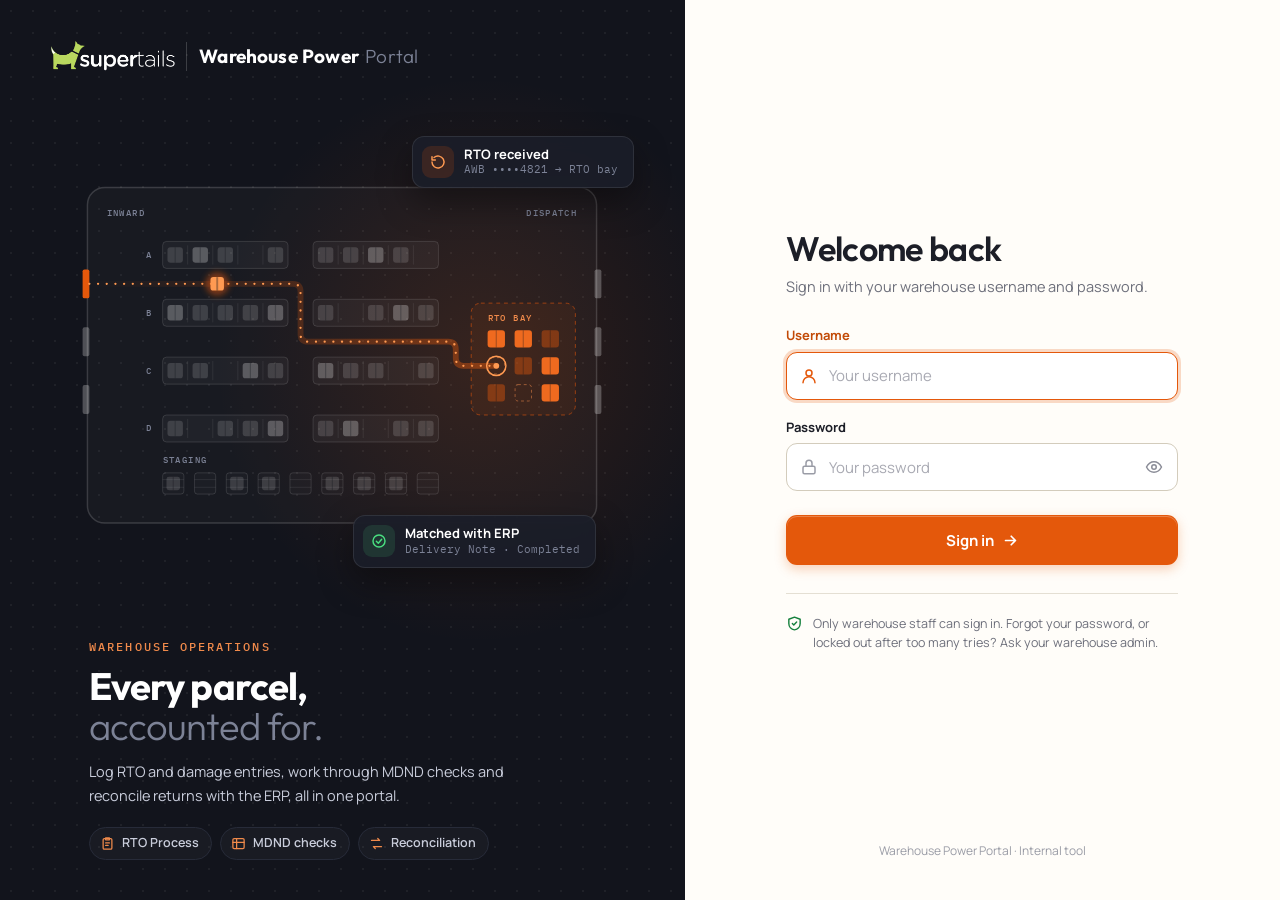
==== static/login.html @ 52923522 "Add sign-in against scm.warehouse_users, a new login page and Supertails branding - auth.py: usernam" ====
<!doctype html>
<html lang="en">
<head>
<meta charset="utf-8">
<meta name="viewport" content="width=device-width, initial-scale=1">
<title>Sign in · Warehouse Power Portal</title>
<link rel="preconnect" href="https://fonts.googleapis.com">
<link rel="preconnect" href="https://fonts.gstatic.com" crossorigin>
<link href="https://fonts.googleapis.com/css2?family=IBM+Plex+Mono:wght@400;500;600&family=Manrope:wght@400;500;600;700;800&family=Outfit:wght@300;500;600;700&display=swap" rel="stylesheet">
<link rel="icon" type="image/png" href="favicon.png">
<link rel="stylesheet" href="css/style.css">
</head>
<body>
  <!--
    Served at /login (main.py). Only this page, css/style.css, js/login.js, favicon.png and the Supertails
    logo load without a session (auth.PUBLIC_PATHS), so everything else it shows is inline: the floor map is
    SVG styled by the .lp-* rules in style.css. Below 900px wide the left side shrinks to a band with the
    brand above the form.
  -->
  <div class="login-page">
    <section class="login-art">
      <span class="brand">
        <img class="brand-logo" src="img/supertails-logo.png" width="246" height="63" alt="Supertails">
        <span class="brand-name">Warehouse Power <span class="brand-sub">Portal</span></span>
      </span>

      <div class="login-map">
        <div class="login-map-frame">
          <!-- A warehouse from above: inward docks (left), racks A-D, staging pallets, and a returned parcel
               travelling from the inward door to its slot in the RTO bay. -->
          <svg class="login-map-svg" viewBox="0 0 560 380" aria-hidden="true" focusable="false">
            <defs>
              <path id="lp-route" d="M18 116H229q8 0 8 8v44q0 8 8 8h145q8 0 8 8v9q0 8 8 8h34"/>
              <linearGradient id="lp-trail" gradientUnits="userSpaceOnUse" x1="18" y1="0" x2="440" y2="0">
                <stop offset="0" stop-color="#e4580b" stop-opacity="0"/>
                <stop offset="1" stop-color="#e4580b" stop-opacity=".45"/>
              </linearGradient>
              <filter id="lp-blur" x="-1" y="-1" width="3" height="3"><feGaussianBlur stdDeviation="3.5"/></filter>
            </defs>

            <rect class="lp-wall" x="16" y="16" width="528" height="348" rx="18"/>
            <g class="lp-door">
              <rect x="11" y="161" width="7" height="30" rx="2"/>
              <rect x="11" y="221" width="7" height="30" rx="2"/>
              <rect x="542" y="101" width="7" height="30" rx="2"/>
              <rect x="542" y="161" width="7" height="30" rx="2"/>
              <rect x="542" y="221" width="7" height="30" rx="2"/>
            </g>
            <rect class="lp-door-live" x="11" y="101" width="7" height="30" rx="2"/>
            <g class="lp-label">
              <text x="36" y="46">INWARD</text>
              <text x="524" y="46" text-anchor="end">DISPATCH</text>
              <text x="94" y="302">STAGING</text>
            </g>

            <!-- racks: two blocks of 5 bins per row, split by a cross aisle -->
            <g class="lp-rack">
              <rect x="94" y="72" width="130" height="28" rx="4"/>
              <rect x="250" y="72" width="130" height="28" rx="4"/>
              <rect x="94" y="132" width="130" height="28" rx="4"/>
              <rect x="250" y="132" width="130" height="28" rx="4"/>
              <rect x="94" y="192" width="130" height="28" rx="4"/>
              <rect x="250" y="192" width="130" height="28" rx="4"/>
              <rect x="94" y="252" width="130" height="28" rx="4"/>
              <rect x="250" y="252" width="130" height="28" rx="4"/>
            </g>
            <path class="lp-bins" d="M120 76v20M146 76v20M172 76v20M198 76v20M276 76v20M302 76v20M328 76v20M354 76v20M120 136v20M146 136v20M172 136v20M198 136v20M276 136v20M302 136v20M328 136v20M354 136v20M120 196v20M146 196v20M172 196v20M198 196v20M276 196v20M302 196v20M328 196v20M354 196v20M120 256v20M146 256v20M172 256v20M198 256v20M276 256v20M302 256v20M328 256v20M354 256v20"/>
            <g class="lp-box">
              <rect x="99" y="78" width="16" height="16" rx="3"/>
              <rect x="151" y="78" width="16" height="16" rx="3"/>
              <rect x="203" y="78" width="16" height="16" rx="3"/>
              <rect x="255" y="78" width="16" height="16" rx="3"/>
              <rect x="281" y="78" width="16" height="16" rx="3"/>
              <rect x="333" y="78" width="16" height="16" rx="3"/>
              <rect x="125" y="138" width="16" height="16" rx="3"/>
              <rect x="151" y="138" width="16" height="16" rx="3"/>
              <rect x="177" y="138" width="16" height="16" rx="3"/>
              <rect x="255" y="138" width="16" height="16" rx="3"/>
              <rect x="307" y="138" width="16" height="16" rx="3"/>
              <rect x="359" y="138" width="16" height="16" rx="3"/>
              <rect x="99" y="198" width="16" height="16" rx="3"/>
              <rect x="125" y="198" width="16" height="16" rx="3"/>
              <rect x="203" y="198" width="16" height="16" rx="3"/>
              <rect x="281" y="198" width="16" height="16" rx="3"/>
              <rect x="307" y="198" width="16" height="16" rx="3"/>
              <rect x="359" y="198" width="16" height="16" rx="3"/>
              <rect x="99" y="258" width="16" height="16" rx="3"/>
              <rect x="151" y="258" width="16" height="16" rx="3"/>
              <rect x="177" y="258" width="16" height="16" rx="3"/>
              <rect x="255" y="258" width="16" height="16" rx="3"/>
              <rect x="333" y="258" width="16" height="16" rx="3"/>
              <rect x="359" y="258" width="16" height="16" rx="3"/>
            </g>
            <g class="lp-box lp-box-hi">
              <rect x="125" y="78" width="16" height="16" rx="3"/>
              <rect x="307" y="78" width="16" height="16" rx="3"/>
              <rect x="99" y="138" width="16" height="16" rx="3"/>
              <rect x="203" y="138" width="16" height="16" rx="3"/>
              <rect x="333" y="138" width="16" height="16" rx="3"/>
              <rect x="177" y="198" width="16" height="16" rx="3"/>
              <rect x="255" y="198" width="16" height="16" rx="3"/>
              <rect x="203" y="258" width="16" height="16" rx="3"/>
              <rect x="281" y="258" width="16" height="16" rx="3"/>
            </g>
            <g class="lp-label">
              <text x="80" y="89" text-anchor="middle">A</text>
              <text x="80" y="149" text-anchor="middle">B</text>
              <text x="80" y="209" text-anchor="middle">C</text>
              <text x="80" y="269" text-anchor="middle">D</text>
            </g>

            <!-- staging pallets, some loaded -->
            <g class="lp-pallet">
              <rect x="94" y="312" width="22" height="22" rx="3"/>
              <rect x="127" y="312" width="22" height="22" rx="3"/>
              <rect x="160" y="312" width="22" height="22" rx="3"/>
              <rect x="193" y="312" width="22" height="22" rx="3"/>
              <rect x="226" y="312" width="22" height="22" rx="3"/>
              <rect x="259" y="312" width="22" height="22" rx="3"/>
              <rect x="292" y="312" width="22" height="22" rx="3"/>
              <rect x="325" y="312" width="22" height="22" rx="3"/>
              <rect x="358" y="312" width="22" height="22" rx="3"/>
            </g>
            <path class="lp-slats" d="M94 319h22M94 327h22M127 319h22M127 327h22M160 319h22M160 327h22M193 319h22M193 327h22M226 319h22M226 327h22M259 319h22M259 327h22M292 319h22M292 327h22M325 319h22M325 327h22M358 319h22M358 327h22"/>
            <g class="lp-box">
              <rect x="98" y="316" width="14" height="14" rx="2.5"/>
              <rect x="164" y="316" width="14" height="14" rx="2.5"/>
              <rect x="197" y="316" width="14" height="14" rx="2.5"/>
              <rect x="263" y="316" width="14" height="14" rx="2.5"/>
              <rect x="296" y="316" width="14" height="14" rx="2.5"/>
              <rect x="329" y="316" width="14" height="14" rx="2.5"/>
            </g>
            <path class="lp-tape" d="M107 78v16M133 78v16M159 78v16M211 78v16M263 78v16M289 78v16M315 78v16M341 78v16M107 138v16M133 138v16M159 138v16M185 138v16M211 138v16M263 138v16M315 138v16M341 138v16M367 138v16M107 198v16M133 198v16M185 198v16M211 198v16M263 198v16M289 198v16M315 198v16M367 198v16M107 258v16M159 258v16M185 258v16M211 258v16M263 258v16M289 258v16M341 258v16M367 258v16M105 316v14M171 316v14M204 316v14M270 316v14M303 316v14M336 316v14"/>

            <!-- the RTO bay: returns already in their slots, and the empty slot the parcel is heading for -->
            <rect class="lp-bay" x="414" y="136" width="108" height="116" rx="10"/>
            <text class="lp-label lp-label-bay" x="431" y="155">RTO BAY</text>
            <g class="lp-bay-box">
              <rect x="431" y="164" width="18" height="18" rx="3"/>
              <rect x="459" y="164" width="18" height="18" rx="3"/>
              <rect x="487" y="192" width="18" height="18" rx="3"/>
              <rect x="487" y="220" width="18" height="18" rx="3"/>
            </g>
            <g class="lp-bay-box lp-bay-box-soft">
              <rect x="487" y="164" width="18" height="18" rx="3"/>
              <rect x="459" y="192" width="18" height="18" rx="3"/>
              <rect x="431" y="220" width="18" height="18" rx="3"/>
            </g>
            <g class="lp-slot">
              <rect x="431.5" y="192.5" width="17" height="17" rx="3"/>
              <rect x="459.5" y="220.5" width="17" height="17" rx="3"/>
            </g>
            <path class="lp-tape" d="M440 164v18M468 164v18M496 164v18M468 192v18M496 192v18M440 220v18M496 220v18"/>

            <!-- the parcel's route, its destination, and the parcel itself -->
            <use href="#lp-route" class="lp-trail" stroke="url(#lp-trail)"/>
            <use href="#lp-route" class="lp-dots"/>
            <circle class="lp-pulse" cx="440" cy="201" r="10"/>
            <circle class="lp-dest" cx="440" cy="201" r="3"/>
            <g class="lp-parcel">
              <circle r="12" fill="#e4580b" opacity=".5" filter="url(#lp-blur)"/>
              <rect x="-7" y="-7" width="14" height="14" rx="3" fill="#ff9a52"/>
              <path d="M0-7v14" stroke="#12141c" stroke-opacity=".35" stroke-width="2"/>
              <animateMotion dur="7s" repeatCount="indefinite" calcMode="linear" keyPoints="0;1;1" keyTimes="0;.78;1"><mpath href="#lp-route"/></animateMotion>
              <animate attributeName="opacity" values="0;1;1;0" keyTimes="0;.05;.92;1" dur="7s" repeatCount="indefinite"/>
            </g>
          </svg>

          <div class="login-event login-event-rto" aria-hidden="true">
            <span class="login-event-icon">
              <svg width="16" height="16" viewBox="0 0 24 24" fill="none" stroke="currentColor" stroke-width="2.2" stroke-linecap="round" stroke-linejoin="round"><path d="M3 12a9 9 0 1 0 3-6.7"/><path d="M3 4v5h5"/></svg>
            </span>
            <span><strong>RTO received</strong><small>AWB ••••4821 → RTO bay</small></span>
          </div>
          <div class="login-event login-event-match" aria-hidden="true">
            <span class="login-event-icon">
              <svg width="16" height="16" viewBox="0 0 24 24" fill="none" stroke="currentColor" stroke-width="2.2" stroke-linecap="round" stroke-linejoin="round"><circle cx="12" cy="12" r="9"/><path d="m8 12.5 3 3 5-6"/></svg>
            </span>
            <span><strong>Matched with ERP</strong><small>Delivery Note · Completed</small></span>
          </div>
        </div>
      </div>

      <div class="login-copy">
        <p class="login-eyebrow">Warehouse operations</p>
        <p class="login-headline">Every parcel,<br><span>accounted for.</span></p>
        <p class="login-lede">Log RTO and damage entries, work through MDND checks and reconcile returns with the ERP, all in one portal.</p>
        <ul class="login-features">
          <li>
            <svg width="15" height="15" viewBox="0 0 24 24" fill="none" stroke="currentColor" stroke-width="2" stroke-linecap="round" stroke-linejoin="round" aria-hidden="true"><rect x="5" y="4" width="14" height="17" rx="2"/><path d="M9 3h6v3H9zM9 11h6M9 15h4"/></svg>
            RTO Process
          </li>
          <li>
            <svg width="15" height="15" viewBox="0 0 24 24" fill="none" stroke="currentColor" stroke-width="2" stroke-linecap="round" stroke-linejoin="round" aria-hidden="true"><rect x="3" y="4" width="18" height="16" rx="2"/><path d="M3 10h18M9 4v16"/></svg>
            MDND checks
          </li>
          <li>
            <svg width="15" height="15" viewBox="0 0 24 24" fill="none" stroke="currentColor" stroke-width="2" stroke-linecap="round" stroke-linejoin="round" aria-hidden="true"><path d="M4 7h13l-3-3M20 17H7l3 3"/></svg>
            Reconciliation
          </li>
        </ul>
      </div>
    </section>

    <main class="login-main">
      <div class="login-panel">
        <h1 class="login-title">Welcome back</h1>
        <p class="login-hint">Sign in with your warehouse username and password.</p>

        <form id="login-form" class="login-form" novalidate>
          <div id="login-error" class="form-error hidden" role="alert"></div>

          <div class="form-row">
            <label for="login-username">Username</label>
            <div class="login-field">
              <svg class="login-field-icon" width="18" height="18" viewBox="0 0 24 24" fill="none" stroke="currentColor" stroke-width="2" stroke-linecap="round" stroke-linejoin="round" aria-hidden="true"><circle cx="12" cy="8" r="4"/><path d="M4 21a8 8 0 0 1 16 0"/></svg>
              <input type="text" id="login-username" name="username" placeholder="Your username" autocomplete="username" autocapitalize="none" spellcheck="false" maxlength="255" required autofocus>
            </div>
          </div>

          <div class="form-row">
            <label for="login-password">Password</label>
            <div class="login-field">
              <svg class="login-field-icon" width="18" height="18" viewBox="0 0 24 24" fill="none" stroke="currentColor" stroke-width="2" stroke-linecap="round" stroke-linejoin="round" aria-hidden="true"><rect x="4" y="11" width="16" height="10" rx="2"/><path d="M8 11V7a4 4 0 0 1 8 0v4"/></svg>
              <input type="password" id="login-password" name="password" placeholder="Your password" autocomplete="current-password" maxlength="255" required>
              <button type="button" id="btn-toggle-password" class="login-field-btn" aria-label="Show password" aria-pressed="false" title="Show password">
                <svg class="icon-show" width="18" height="18" viewBox="0 0 24 24" fill="none" stroke="currentColor" stroke-width="2" stroke-linecap="round" stroke-linejoin="round" aria-hidden="true"><path d="M2 12s3.6-7 10-7 10 7 10 7-3.6 7-10 7S2 12 2 12z"/><circle cx="12" cy="12" r="3"/></svg>
                <svg class="icon-hide" width="18" height="18" viewBox="0 0 24 24" fill="none" stroke="currentColor" stroke-width="2" stroke-linecap="round" stroke-linejoin="round" aria-hidden="true"><path d="M10.6 5.1A10.4 10.4 0 0 1 12 5c6.4 0 10 7 10 7a17 17 0 0 1-2.9 3.9M6.6 6.6A16.6 16.6 0 0 0 2 12s3.6 7 10 7a9.7 9.7 0 0 0 5.4-1.6"/><path d="M9.9 9.9a3 3 0 0 0 4.2 4.2M3 3l18 18"/></svg>
              </button>
            </div>
            <!-- Filled by static/js/login.js while Caps Lock is on. -->
            <p id="login-caps" class="login-caps" aria-live="polite"></p>
          </div>

          <button type="submit" id="btn-login" class="btn btn-primary login-submit">
            <span id="btn-login-label">Sign in</span>
            <svg width="17" height="17" viewBox="0 0 24 24" fill="none" stroke="currentColor" stroke-width="2.4" stroke-linecap="round" stroke-linejoin="round" aria-hidden="true"><path d="M5 12h14M13 6l6 6-6 6"/></svg>
          </button>
        </form>

        <p class="login-help">
          <svg width="17" height="17" viewBox="0 0 24 24" fill="none" stroke="currentColor" stroke-width="2" stroke-linecap="round" stroke-linejoin="round" aria-hidden="true"><path d="M12 3 4 6v6c0 4.6 3.4 8.3 8 9 4.6-.7 8-4.4 8-9V6z"/><path d="m9 12 2 2 4-4"/></svg>
          <span>Only warehouse staff can sign in. Forgot your password, or locked out after too many tries? Ask your warehouse admin.</span>
        </p>
      </div>
      <p class="login-foot">Warehouse Power Portal · Internal tool</p>
    </main>
  </div>

  <script src="js/login.js"></script>
</body>
</html>
---- static/css/style.css ----
/* =====================================================================
   Warehouse Power Portal - "Dispatch Desk" theme
   Warm paper surface, deep ink chrome, ember-orange accent.
   Fonts: Outfit (display) / Manrope (body) / IBM Plex Mono (codes & numbers)
   ===================================================================== */

:root {
  --ink: #12141c;
  --ink-2: #1b1e29;
  --ink-3: #272b39;
  --ink-text: #c9cddb;
  --ink-muted: #7c8296;

  --primary: #e4580b;
  --primary-dark: #c24a07;
  --primary-soft: #fdeee3;
  --primary-ring: rgba(228, 88, 11, 0.22);

  --bg: #f3f0e9;
  --card: #fffdf9;
  --border: #e4dfd3;
  --border-strong: #d3ccbc;
  --text: #1c1e27;
  --muted: #6d6f7b;
  --hover: #f1ede3;

  --success: #15803d;
  --success-bg: #dcf5e4;
  --error: #c62828;
  --error-bg: #fde4e1;
  --warn: #a8560a;
  --warn-bg: #fdecc8;

  --radius: 14px;
  --radius-sm: 9px;
  --shadow-sm: 0 1px 2px rgba(28, 30, 39, 0.05), 0 1px 1px rgba(28, 30, 39, 0.03);
  --shadow-md: 0 8px 24px rgba(28, 30, 39, 0.10);
  --shadow-lg: 0 24px 60px rgba(18, 20, 28, 0.35);

  --font-display: "Outfit", "Manrope", sans-serif;
  --font-body: "Manrope", system-ui, sans-serif;
  --font-mono: "IBM Plex Mono", ui-monospace, Menlo, monospace;

  --topbar-h: 60px;

  /* Chart tokens - dataviz skill's validated default palette, light mode only
     (this app has no dark mode elsewhere, so charts stay light-only too). */
  --chart-surface: #fffdf9;
  --chart-text-primary: #12141c;
  --chart-text-secondary: #52514e;
  --chart-text-muted: #898781;
  --chart-gridline: #e8e4d8;
  --chart-baseline: #b9b4a3;
  --chart-series-1: #2a78d6; /* blue - magnitude bars, trend line */
  --chart-series-2: #eb6834; /* orange - damage type accent */
  --chart-series-3: #1baf7a; /* aqua - damage type accent */
  --chart-series-4: #eda100; /* yellow - damage type accent */
}

* { box-sizing: border-box; }

body {
  margin: 0;
  font-family: var(--font-body);
  font-size: 14px;
  line-height: 1.5;
  color: var(--text);
  background-color: var(--bg);
  background-image: radial-gradient(rgba(28, 30, 39, 0.07) 1px, transparent 1px);
  background-size: 22px 22px;
  -webkit-font-smoothing: antialiased;
}

h1, h2, h3 { font-family: var(--font-display); letter-spacing: -0.01em; }

:focus-visible { outline: 2px solid var(--primary); outline-offset: 2px; }

/* ---------- Top bar ---------- */
.topbar {
  position: sticky;
  top: 0;
  z-index: 40;
  background: var(--ink);
  border-bottom: 1px solid var(--ink-3);
}
.topbar-inner {
  height: var(--topbar-h);
  padding: 0 20px;
  display: flex;
  align-items: center;
  gap: 14px;
}
.brand {
  display: inline-flex;
  align-items: center;
  gap: 10px;
  font-family: var(--font-display);
  font-size: 19px;
  font-weight: 700;
  color: #fff;
  letter-spacing: 0.01em;
}
/* The Supertails logo (its dark-background version, from supertails.com), then the panel's name */
.brand-logo { display: block; flex-shrink: 0; width: auto; height: 28px; }
.brand-name {
  padding-left: 12px;
  border-left: 1px solid rgba(255, 255, 255, 0.18);
  white-space: nowrap;
}
.brand-sub {
  font-weight: 300;
  color: var(--ink-muted);
  margin-left: 2px;
}
.sidebar-toggle {
  flex-shrink: 0;
  border-radius: 8px;
  color: var(--ink-text);
  padding: 8px;
  display: grid;
  place-items: center;
  transition: background 0.15s, color 0.15s;
}
.sidebar-toggle:hover { background: var(--ink-3); color: #fff; }

/* Data freshness + Refresh from DB (static/js/data_refresh.js) */
.topbar-data {
  margin-left: auto;
  display: flex;
  align-items: center;
  gap: 12px;
  min-width: 0;
}
.data-freshness {
  font-size: 12.5px;
  color: var(--ink-muted);
  white-space: nowrap;
  overflow: hidden;
  text-overflow: ellipsis;
}
.data-freshness.warn::before {
  content: "";
  display: inline-block;
  width: 7px;
  height: 7px;
  margin-right: 7px;
  border-radius: 50%;
  background: #f0a14b;
  vertical-align: 1px;
}
.data-freshness.notice { color: #f6c79a; }
.topbar-btn {
  flex-shrink: 0;
  display: inline-flex;
  align-items: center;
  gap: 7px;
  padding: 7px 12px;
  border: 1px solid var(--ink-3);
  border-radius: 8px;
  background: var(--ink-2);
  color: #fff;
  font-family: var(--font-body);
  font-size: 13px;
  font-weight: 600;
  cursor: pointer;
  transition: background 0.15s, border-color 0.15s;
}
.topbar-btn:hover:not(:disabled) { background: var(--ink-3); border-color: var(--primary); }
.topbar-btn:disabled { cursor: default; opacity: 0.75; }
.topbar-btn.busy svg { animation: spin 1s linear infinite; }
@keyframes spin { to { transform: rotate(360deg); } }

/* ---------- Shell ---------- */
.app-body {
  display: flex;
  align-items: stretch;
  min-height: calc(100vh - var(--topbar-h));
}

.sidebar {
  width: 236px;
  flex-shrink: 0;
  background: var(--ink-2);
  background-image: linear-gradient(180deg, rgba(228, 88, 11, 0.07), transparent 220px);
  padding: 22px 14px;
  overflow: hidden;
  position: sticky;
  top: var(--topbar-h);
  height: calc(100vh - var(--topbar-h));
  align-self: flex-start;
  transition: width 0.28s ease, padding 0.28s ease, opacity 0.18s ease;
}
.sidebar.collapsed {
  width: 0;
  padding-left: 0;
  padding-right: 0;
  opacity: 0;
  pointer-events: none;
}

.side-nav {
  display: flex;
  flex-direction: column;
  gap: 4px;
}

.side-nav-item {
  position: relative;
  display: flex;
  align-items: center;
  gap: 11px;
  width: 100%;
  text-align: left;
  background: none;
  border: none;
  border-radius: 10px;
  padding: 11px 12px;
  font-family: var(--font-body);
  font-size: 14px;
  font-weight: 600;
  color: var(--ink-text);
  cursor: pointer;
  white-space: nowrap;
  transition: background 0.15s, color 0.15s;
}
.side-nav-item svg { flex-shrink: 0; opacity: 0.7; transition: opacity 0.15s; }
.side-nav-item:hover { background: var(--ink-3); color: #fff; }
.side-nav-item:hover svg { opacity: 1; }
.side-nav-item.active { background: var(--ink-3); color: #fff; }
.side-nav-item.active svg { opacity: 1; color: var(--primary); }
.side-nav-item.active::before {
  content: "";
  position: absolute;
  left: -14px;
  top: 8px;
  bottom: 8px;
  width: 3px;
  border-radius: 0 3px 3px 0;
  background: var(--primary);
}

/* A group (RTO, ...) opens and closes the sections under it. The 0fr/1fr rows animate the height. */
.nav-group-toggle {
  display: flex;
  align-items: center;
  gap: 11px;
  width: 100%;
  background: none;
  border: none;
  border-radius: 10px;
  padding: 11px 12px;
  font-family: var(--font-body);
  font-size: 14px;
  font-weight: 700;
  color: #fff;
  cursor: pointer;
  white-space: nowrap;
  transition: background 0.15s;
}
.nav-group-toggle:hover { background: var(--ink-3); }
.nav-group-toggle svg { flex-shrink: 0; opacity: 0.8; }
.nav-group.has-active .nav-group-toggle > svg:first-child { color: var(--primary); opacity: 1; }
.nav-group-name { flex: 1; text-align: left; }
.nav-group-chevron { transition: transform 0.25s var(--ease-out, ease); }
.nav-group:not(.open) .nav-group-chevron { transform: rotate(-90deg); }
.nav-group-items {
  display: grid;
  grid-template-rows: 1fr;
  transition: grid-template-rows 0.28s var(--ease-out, ease);
}
.nav-group:not(.open) .nav-group-items { grid-template-rows: 0fr; }
.nav-group-inner {
  min-height: 0;
  overflow: hidden;
  display: flex;
  flex-direction: column;
  gap: 2px;
  margin: 2px 0 6px 20px;
  padding-left: 10px;
  border-left: 1px solid rgba(255, 255, 255, 0.09);
}
.nav-group-inner .side-nav-item { padding: 9px 12px; font-size: 13.5px; }
.nav-group-inner .side-nav-item.active::before { left: -11px; } /* sits on the group's guide line */

.content {
  flex: 1;
  min-width: 0;
  max-width: 1440px;
  margin: 0 auto;
  padding: 28px 32px 56px;
}

/* ---------- Panels & tabs ---------- */
.side-panel { display: none; }
.side-panel.active { display: block; animation: rise 0.45s ease-out both; }
.panel-title {
  margin: 0 0 18px;
  font-size: 26px;
  font-weight: 700;
}

.tabs {
  display: inline-flex;
  gap: 4px;
  padding: 4px;
  background: rgba(28, 30, 39, 0.06);
  border-radius: 12px;
  margin-bottom: 22px;
  max-width: 100%;
  overflow-x: auto; /* many tabs (RTO Analytics has four) scroll sideways on a phone instead of widening the page */
  scrollbar-width: none;
}
.tabs::-webkit-scrollbar { display: none; }
.tab-btn {
  white-space: nowrap;
  flex-shrink: 0;
  background: none;
  border: none;
  border-radius: 9px;
  padding: 8px 18px;
  font-family: var(--font-body);
  font-size: 13.5px;
  font-weight: 700;
  color: var(--muted);
  cursor: pointer;
  transition: background 0.15s, color 0.15s, box-shadow 0.15s;
}
.tab-btn:hover { color: var(--text); }
.tab-btn.active {
  background: var(--card);
  color: var(--text);
  box-shadow: var(--shadow-sm);
}

.tab-panel { display: none; }
.tab-panel.active { display: block; animation: rise 0.4s ease-out both; }

@keyframes rise {
  from { opacity: 0; transform: translateY(10px); }
  to { opacity: 1; transform: none; }
}

.panel-toolbar {
  display: flex;
  align-items: center;
  gap: 10px;
  margin-bottom: 18px;
}

/* ---------- Buttons ---------- */
.btn {
  border: 1px solid transparent;
  border-radius: var(--radius-sm);
  padding: 9px 16px;
  font-family: var(--font-body);
  font-size: 13.5px;
  font-weight: 700;
  cursor: pointer;
  transition: background 0.15s, border-color 0.15s, transform 0.1s, box-shadow 0.15s;
}
.btn:active:not(:disabled) { transform: translateY(1px); }
.btn-primary {
  background: var(--primary);
  color: #fff;
  box-shadow: 0 1px 0 rgba(255,255,255,0.25) inset, 0 4px 12px rgba(228, 88, 11, 0.28);
}
.btn-primary:hover { background: var(--primary-dark); }
.btn-primary:disabled { background: #efb596; box-shadow: none; cursor: not-allowed; }
.btn-secondary {
  background: var(--card);
  color: var(--text);
  border-color: var(--border-strong);
  box-shadow: var(--shadow-sm);
}
.btn-secondary:hover { background: var(--hover); }

.muted { color: var(--muted); font-size: 13px; }

.empty-hint {
  color: var(--muted);
  font-size: 14px;
  padding: 28px 0;
  text-align: center;
}

.banner {
  padding: 11px 16px;
  border-radius: var(--radius-sm);
  font-size: 13.5px;
  font-weight: 500;
  margin-bottom: 16px;
}
.banner.hidden { display: none; }
.banner.info { background: #e8eefc; color: #243b7a; border: 1px solid #c5d3f5; }
.banner.error { background: var(--error-bg); color: var(--error); border: 1px solid #f6c3be; }
.banner.success { background: var(--success-bg); color: var(--success); border: 1px solid #b4e6c3; }

/* ---------- Table ---------- */
.table-wrap {
  background: var(--card);
  border: 1px solid var(--border);
  border-radius: var(--radius);
  box-shadow: var(--shadow-sm);
  overflow-x: auto;
}
table {
  border-collapse: collapse;
  width: 100%;
  min-width: 1100px;
  font-size: 13.5px;
}
th, td {
  text-align: left;
  padding: 12px 14px;
  border-bottom: 1px solid var(--border);
  white-space: nowrap;
}
th {
  background: #f8f5ed;
  font-size: 11px;
  font-weight: 700;
  letter-spacing: 0.08em;
  text-transform: uppercase;
  color: var(--muted);
  position: sticky;
  top: 0;
}
tbody tr { transition: background 0.12s; }
tbody tr:hover { background: #faf6ec; }
td.wrap { white-space: normal; max-width: 220px; }
tr:last-child td { border-bottom: none; }
#entries-table td:nth-child(6),
#entries-table td:nth-child(7) { font-family: var(--font-mono); font-size: 12.5px; }
#entries-table td:nth-child(1) { color: var(--muted); font-family: var(--font-mono); font-size: 12px; }
a.link { color: var(--primary); text-decoration: none; font-weight: 700; }
a.link:hover { text-decoration: underline; }

.badge {
  display: inline-flex;
  align-items: center;
  gap: 6px;
  padding: 3px 10px;
  border-radius: 999px;
  font-size: 12px;
  font-weight: 700;
}
.badge::before {
  content: "";
  width: 6px;
  height: 6px;
  border-radius: 50%;
  background: currentColor;
}
.badge.synced { background: var(--success-bg); color: var(--success); }
.badge.pending { background: var(--warn-bg); color: var(--warn); }
.badge.cancelled { background: var(--error-bg); color: var(--error); }
.badge.neutral { background: rgba(28, 30, 39, 0.08); color: var(--muted); }

/* ---------- Modal ---------- */
.modal-overlay {
  position: fixed;
  inset: 0;
  background: rgba(18, 20, 28, 0.55);
  backdrop-filter: blur(4px);
  -webkit-backdrop-filter: blur(4px);
  display: flex;
  align-items: flex-start;
  justify-content: center;
  padding: 40px 16px;
  z-index: 50;
  animation: fade 0.2s ease-out both;
}
.modal-overlay.hidden { display: none; }
.modal {
  background: var(--card);
  border-radius: 18px;
  width: 100%;
  max-width: 580px;
  max-height: calc(100vh - 80px);
  display: flex;
  flex-direction: column;
  box-shadow: var(--shadow-lg);
  overflow: hidden;
  animation: rise 0.3s ease-out both;
}
@keyframes fade { from { opacity: 0; } to { opacity: 1; } }
.modal-header {
  display: flex;
  align-items: center;
  justify-content: space-between;
  padding: 18px 24px;
  background: var(--ink);
  color: #fff;
}
.modal-header h2 { margin: 0; font-size: 19px; font-weight: 600; }
.icon-btn {
  background: none;
  border: none;
  font-size: 24px;
  line-height: 1;
  cursor: pointer;
  color: var(--muted);
  padding: 4px;
}
.modal-header .icon-btn { color: var(--ink-muted); border-radius: 8px; padding: 2px 8px; }
.modal-header .icon-btn:hover { color: #fff; background: var(--ink-3); }

.modal-body {
  padding: 22px 24px;
  overflow-y: auto;
}
.form-row {
  margin-bottom: 16px;
  display: flex;
  flex-direction: column;
  gap: 6px;
}
.form-row label {
  font-size: 12.5px;
  font-weight: 700;
  color: var(--text);
}
.form-row input[type="text"],
.form-row input[type="password"],
.form-row input[type="date"],
.form-row select,
.form-row textarea,
.form-row input[type="file"] {
  border: 1px solid var(--border-strong);
  border-radius: var(--radius-sm);
  padding: 10px 12px;
  font-size: 14px;
  font-family: inherit;
  width: 100%;
  background: #fff;
  color: var(--text);
  transition: border-color 0.15s, box-shadow 0.15s;
}
.form-row input[type="file"] { padding: 8px; background: #faf7ef; border-style: dashed; cursor: pointer; }
.form-row input[type="file"]::file-selector-button {
  margin-right: 12px;
  border: none;
  border-radius: 7px;
  padding: 6px 12px;
  background: var(--ink);
  color: #fff;
  font-family: inherit;
  font-size: 12.5px;
  font-weight: 700;
  cursor: pointer;
}
#f-awb, #f-sku { font-family: var(--font-mono); font-size: 13px; }
.form-row input:focus,
.form-row select:focus,
.form-row textarea:focus {
  outline: none;
  border-color: var(--primary);
  box-shadow: 0 0 0 3px var(--primary-ring);
}
.form-row textarea { resize: vertical; }

.combo { position: relative; }
.combo-list {
  position: absolute;
  top: calc(100% + 4px);
  left: 0;
  right: 0;
  background: #fff;
  border: 1px solid var(--border-strong);
  border-radius: var(--radius-sm);
  box-shadow: var(--shadow-md);
  max-height: 200px;
  overflow-y: auto;
  overscroll-behavior: contain;
  z-index: 1000;
  padding: 4px;
}
/* Lift the active row above the animated rows below it so its dropdown isn't painted over. */
.form-row:focus-within { position: relative; z-index: 20; }
.combo-list.hidden { display: none; }
.combo-item {
  padding: 8px 10px;
  font-size: 13.5px;
  border-radius: 6px;
  cursor: pointer;
}
.combo-item:hover, .combo-item.active { background: var(--primary-soft); }
.combo-item.disabled { color: var(--muted); cursor: default; }
.combo-item.disabled:hover { background: none; }

.form-error {
  background: var(--error-bg);
  color: var(--error);
  border: 1px solid #f6c3be;
  border-radius: var(--radius-sm);
  padding: 10px 12px;
  font-size: 13px;
  font-weight: 500;
  margin-bottom: 16px;
}
.form-error.hidden { display: none; }

.modal-footer {
  display: flex;
  justify-content: flex-end;
  gap: 10px;
  padding-top: 16px;
  border-top: 1px solid var(--border);
  margin-top: 4px;
}

/* ===================== RTO Analytics dashboard ===================== */

#analytics-dashboard-wrap {
  overflow: hidden;
  max-height: 2400px;
  opacity: 1;
  transition: max-height 0.28s ease, opacity 0.2s ease, margin-top 0.28s ease;
}
#analytics-dashboard-wrap.collapsed {
  max-height: 0;
  opacity: 0;
  margin-top: -18px; /* collapse the gap this block would otherwise leave below the toolbar */
  pointer-events: none;
}

.analytics-filters {
  display: flex;
  align-items: center;
  gap: 10px;
  margin-bottom: 20px;
  flex-wrap: wrap;
}

/* Date range control */
.date-range-control { position: relative; }
.filter-trigger {
  display: flex;
  align-items: center;
  gap: 8px;
  background: var(--card);
  border: 1px solid var(--border-strong);
  border-radius: var(--radius-sm);
  padding: 9px 12px;
  font-family: var(--font-body);
  font-size: 13.5px;
  font-weight: 700;
  color: var(--text);
  cursor: pointer;
  box-shadow: var(--shadow-sm);
}
.filter-trigger:hover { background: var(--hover); }
.filter-trigger svg { color: var(--muted); flex-shrink: 0; }

.date-range-popover {
  position: absolute;
  top: calc(100% + 6px);
  left: 0;
  z-index: 20;
  background: var(--card);
  border: 1px solid var(--border-strong);
  border-radius: 12px;
  box-shadow: var(--shadow-md);
  width: 250px;
  overflow: hidden;
  animation: rise 0.2s ease-out both;
}
.date-range-popover.hidden { display: none; }
.date-range-presets { padding: 6px; display: flex; flex-direction: column; }
.preset-row {
  display: flex;
  align-items: center;
  gap: 8px;
  text-align: left;
  background: none;
  border: none;
  border-radius: 7px;
  padding: 8px 10px;
  font-family: var(--font-body);
  font-size: 13.5px;
  color: var(--text);
  cursor: pointer;
}
.preset-row:hover { background: var(--primary-soft); }
.preset-row::before {
  content: "";
  width: 16px;
  height: 16px;
  flex-shrink: 0;
  border-radius: 4px;
}
.preset-row.active { font-weight: 800; color: var(--primary-dark); }
.preset-row.active::before {
  background: var(--primary);
  -webkit-mask: url("data:image/svg+xml,%3Csvg xmlns='http://www.w3.org/2000/svg' viewBox='0 0 16 16'%3E%3Cpath d='M3 8.5l3 3 7-7' stroke='white' stroke-width='2' fill='none' stroke-linecap='round' stroke-linejoin='round'/%3E%3C/svg%3E") center/12px no-repeat;
  mask: url("data:image/svg+xml,%3Csvg xmlns='http://www.w3.org/2000/svg' viewBox='0 0 16 16'%3E%3Cpath d='M3 8.5l3 3 7-7' stroke='white' stroke-width='2' fill='none' stroke-linecap='round' stroke-linejoin='round'/%3E%3C/svg%3E") center/12px no-repeat;
}
.date-range-custom {
  border-top: 1px solid var(--border);
  padding: 12px;
  display: flex;
  flex-direction: column;
  gap: 8px;
  background: #faf7ef;
}
.date-range-custom label {
  display: flex;
  flex-direction: column;
  gap: 4px;
  font-size: 11px;
  font-weight: 700;
  letter-spacing: 0.06em;
  text-transform: uppercase;
  color: var(--muted);
}
.date-range-custom input[type="date"] {
  border: 1px solid var(--border-strong);
  border-radius: 7px;
  padding: 6px 8px;
  font-size: 13px;
  font-family: inherit;
  background: #fff;
}
.btn-sm { padding: 7px 11px; font-size: 12.5px; }

.dimension-select {
  border: 1px solid var(--border-strong);
  border-radius: var(--radius-sm);
  padding: 9px 12px;
  font-family: var(--font-body);
  font-size: 13.5px;
  font-weight: 700;
  color: var(--text);
  background: var(--card);
  box-shadow: var(--shadow-sm);
  cursor: pointer;
}

/* All Entries filter bar */
.entries-filters {
  display: flex;
  align-items: center;
  flex-wrap: wrap;
  gap: 8px;
  margin-bottom: 16px;
}
.entries-search-input {
  border: 1px solid var(--border-strong);
  border-radius: var(--radius-sm);
  padding: 9px 14px;
  font-size: 13.5px;
  font-family: inherit;
  min-width: 220px;
  flex: 1 1 260px;
  background: var(--card);
  color: var(--text);
  box-shadow: var(--shadow-sm);
}
.entries-search-input:focus, .dimension-select:focus {
  outline: none;
  border-color: var(--primary);
  box-shadow: 0 0 0 3px var(--primary-ring);
}
.entries-date-filter {
  display: flex;
  align-items: center;
  gap: 6px;
  font-size: 11px;
  font-weight: 700;
  letter-spacing: 0.06em;
  text-transform: uppercase;
  color: var(--muted);
}
.entries-date-filter input[type="date"] {
  border: 1px solid var(--border-strong);
  border-radius: var(--radius-sm);
  padding: 7px 8px;
  font-size: 13px;
  font-family: inherit;
  background: var(--card);
}

.analytics-body { transition: opacity 0.15s; }
.analytics-body.loading { opacity: 0.55; pointer-events: none; }

/* KPI row */
.kpi-row {
  display: grid;
  grid-template-columns: repeat(6, 1fr);
  gap: 14px;
  margin-bottom: 18px;
}
.kpi-tile {
  background: var(--card);
  border: 1px solid var(--border);
  border-radius: var(--radius);
  padding: 16px 18px;
  border-left: 4px solid var(--chart-baseline);
  box-shadow: var(--shadow-sm);
  transition: transform 0.18s ease, box-shadow 0.18s ease;
  animation: rise 0.5s ease-out both;
}
.kpi-tile:hover { transform: translateY(-2px); box-shadow: var(--shadow-md); }
.kpi-tile:nth-child(2) { animation-delay: 0.05s; }
.kpi-tile:nth-child(3) { animation-delay: 0.10s; }
.kpi-tile:nth-child(4) { animation-delay: 0.15s; }
.kpi-tile:nth-child(5) { animation-delay: 0.20s; }
.kpi-tile:nth-child(6) { animation-delay: 0.25s; }
.kpi-tile .kpi-label {
  font-size: 11px;
  font-weight: 700;
  letter-spacing: 0.07em;
  text-transform: uppercase;
  color: var(--muted);
  margin-bottom: 8px;
}
.kpi-tile .kpi-value {
  font-family: var(--font-display);
  font-size: 34px;
  font-weight: 700;
  line-height: 1.05;
  color: var(--chart-text-primary);
  font-variant-numeric: tabular-nums;
}

/* Chart cards */
.chart-grid {
  display: grid;
  grid-template-columns: repeat(3, 1fr);
  gap: 16px;
}
.chart-card {
  background: var(--chart-surface);
  border: 1px solid var(--border);
  border-radius: var(--radius);
  box-shadow: var(--shadow-sm);
  padding: 20px;
  margin-bottom: 16px;
  animation: rise 0.55s ease-out both;
}
.chart-grid .chart-card { margin-bottom: 0; }
.chart-grid .chart-card:nth-child(1) { animation-delay: 0.1s; }
.chart-grid .chart-card:nth-child(2) { animation-delay: 0.18s; }
.chart-grid .chart-card:nth-child(3) { animation-delay: 0.26s; }
.chart-card-header {
  display: flex;
  align-items: center;
  justify-content: space-between;
  margin-bottom: 4px;
}
.chart-card-header h3 {
  margin: 0;
  font-size: 16px;
  font-weight: 600;
  color: var(--chart-text-primary);
}
.chart-card-sub { font-size: 12px; color: var(--chart-text-muted); margin: 0 0 14px; }
.table-toggle-btn {
  background: none;
  border: 1px solid var(--border);
  border-radius: 999px;
  font-family: var(--font-body);
  font-size: 11.5px;
  font-weight: 700;
  color: var(--muted);
  cursor: pointer;
  padding: 3px 11px;
  transition: background 0.15s, color 0.15s;
}
.table-toggle-btn:hover { background: var(--hover); color: var(--text); }

.chart-empty { font-size: 13px; color: var(--chart-text-muted); padding: 24px 0; text-align: center; }

/* Horizontal bar chart (Facility / Courier / SKU) */
.hbar-list { display: flex; flex-direction: column; gap: 8px; }
.hbar-row {
  display: grid;
  grid-template-columns: 96px 1fr auto;
  align-items: center;
  gap: 8px;
  border-radius: 7px;
  padding: 3px 4px;
  position: relative;
}
.hbar-row:hover { background: #f6f2e8; }
.hbar-label {
  font-size: 12px;
  color: var(--chart-text-secondary);
  overflow: hidden;
  text-overflow: ellipsis;
  white-space: nowrap;
}
.hbar-row.other .hbar-label { color: var(--chart-text-muted); font-style: italic; }
.hbar-track { height: 16px; background: transparent; position: relative; }
.hbar-fill {
  height: 16px;
  background: var(--chart-series-1);
  border-radius: 0 5px 5px 0;
  min-width: 2px;
  transform-origin: left center;
  animation: grow 0.7s cubic-bezier(.2,.7,.2,1) both;
  transition: opacity 0.1s;
}
@keyframes grow { from { transform: scaleX(0); } to { transform: scaleX(1); } }
.hbar-row.other .hbar-fill { opacity: 0.55; }
.hbar-row:hover .hbar-fill { opacity: 0.85; }
.hbar-value {
  font-family: var(--font-mono);
  font-size: 12px;
  font-weight: 600;
  color: var(--chart-text-primary);
  min-width: 30px;
  text-align: right;
  font-variant-numeric: tabular-nums;
}

/* Trend line chart (SVG) */
.trend-svg-wrap { position: relative; }
.trend-svg { display: block; width: 100%; height: auto; overflow: visible; }
.trend-line { fill: none; stroke: var(--chart-series-1); stroke-width: 2; stroke-linejoin: round; stroke-linecap: round; }
.trend-area { fill: var(--chart-series-1); opacity: 0.10; }
.trend-gridline { stroke: var(--chart-gridline); stroke-width: 1; }
.trend-axis-label { fill: var(--chart-text-muted); font-size: 10px; font-family: var(--font-body); }
.trend-crosshair { stroke: var(--chart-baseline); stroke-width: 1; pointer-events: none; }
.trend-dot { fill: var(--chart-series-1); stroke: var(--chart-surface); stroke-width: 2; pointer-events: none; }
.trend-hit-area { fill: transparent; cursor: crosshair; }

/* Shared chart tooltip */
.chart-tooltip {
  position: absolute;
  z-index: 30;
  background: var(--ink);
  color: #fff;
  border-radius: 8px;
  padding: 7px 11px;
  font-size: 12px;
  box-shadow: var(--shadow-md);
  pointer-events: none;
  white-space: nowrap;
  transform: translate(-50%, -100%);
  margin-top: -8px;
}
.chart-tooltip .tt-value { font-family: var(--font-mono); font-weight: 600; font-size: 13px; }
.chart-tooltip .tt-label { color: var(--ink-text); margin-top: 1px; }
.chart-tooltip.hidden { display: none; }

/* Chart table view (reuses .table-wrap look from the Entries tab) */
.chart-table-wrap { max-height: 260px; overflow-y: auto; }
.chart-table-wrap table { width: 100%; min-width: 0; border-collapse: collapse; font-size: 12.5px; }
.chart-table-wrap th, .chart-table-wrap td {
  text-align: left;
  padding: 7px 8px;
  border-bottom: 1px solid var(--border);
}
.chart-table-wrap th { position: sticky; top: 0; background: var(--chart-surface); }
.chart-table-wrap td.num { text-align: right; font-family: var(--font-mono); font-variant-numeric: tabular-nums; }

/* ---- RTO Analytics > RTO Process tab ---- */
.chart-grid .chart-card.span-2 { grid-column: span 2; }
/* let grid cards shrink below their content so wide tables scroll inside their own wrapper */
.content { min-width: 0; }
.chart-grid > .chart-card, .trend-card { min-width: 0; }
#card-trend, #card-trend-facility { margin-bottom: 16px; }

/* Segmented switch in a card header (Facility | Courier) */
.seg { display: inline-flex; gap: 2px; padding: 2px; background: rgba(28, 30, 39, 0.06); border-radius: 999px; }
.seg-btn {
  background: none;
  border: none;
  border-radius: 999px;
  padding: 3px 11px;
  font-family: var(--font-body);
  font-size: 11.5px;
  font-weight: 700;
  color: var(--muted);
  cursor: pointer;
}
.seg-btn:hover { color: var(--text); }
.seg-btn.active { background: var(--card); color: var(--text); box-shadow: var(--shadow-sm); }

/* Clickable bars (click = filter) */
.hbar-row.clickable { cursor: pointer; }
.hbar-row.selected { background: #efe9d8; box-shadow: inset 0 0 0 1px var(--border-strong); }
.hbar-row.selected .hbar-label { font-weight: 700; color: var(--chart-text-primary); }
.hbar-label { min-width: 0; }
.chart-grid .hbar-row { grid-template-columns: 128px 1fr auto; }
.cov-track { background: rgba(28, 30, 39, 0.05); border-radius: 0 5px 5px 0; }

/* Stacked trend legend */
.stack-legend { display: flex; flex-wrap: wrap; gap: 4px 16px; margin: 0 0 8px; font-size: 12px; color: var(--chart-text-secondary); }
.stack-legend-item { display: inline-flex; align-items: center; gap: 6px; }
.stack-swatch { display: inline-block; width: 10px; height: 10px; border-radius: 3px; flex-shrink: 0; }
.stack-col rect { transition: opacity 0.1s; }
.stack-col:hover rect { opacity: 0.82; }
.trend-card .chart-table-wrap th.num, .trend-card .chart-table-wrap td.num { text-align: right; }

/* Facility / courier x damage type matrix */
.matrix-wrap { overflow-x: auto; }
.matrix-table { width: 100%; border-collapse: collapse; font-size: 12.5px; min-width: 460px; }
.matrix-table th, .matrix-table td { padding: 7px 8px; border-bottom: 1px solid var(--border); text-align: left; }
.matrix-table th { font-size: 11px; font-weight: 700; letter-spacing: 0.04em; text-transform: uppercase; color: var(--muted); white-space: nowrap; }
.matrix-table th .stack-swatch { margin-right: 5px; vertical-align: -1px; }
.matrix-table th.num, .matrix-table td.num { text-align: right; font-family: var(--font-mono); font-variant-numeric: tabular-nums; width: 15%; }
.matrix-label { max-width: 190px; overflow: hidden; text-overflow: ellipsis; white-space: nowrap; color: var(--chart-text-secondary); }
.matrix-cell { color: var(--chart-text-primary); font-weight: 600; }
.matrix-total { font-weight: 700; color: var(--chart-text-primary); }
.matrix-more { margin: 8px 0 0; }

/* Receipt lag */
.mini-stats { display: grid; grid-template-columns: repeat(4, 1fr); gap: 8px; margin: 0 0 14px; }
.mini-stat { background: #f6f2e8; border-radius: 8px; padding: 8px 10px; }
.mini-stat-value { font-family: var(--font-display); font-size: 19px; font-weight: 700; color: var(--chart-text-primary); font-variant-numeric: tabular-nums; }
.mini-stat-label { font-size: 10.5px; font-weight: 700; letter-spacing: 0.06em; text-transform: uppercase; color: var(--muted); }
.lag-cols { display: grid; grid-template-columns: repeat(6, 1fr); gap: 6px; align-items: end; }
.lag-col { display: flex; flex-direction: column; align-items: stretch; gap: 4px; text-align: center; cursor: default; }
.lag-count { font-family: var(--font-mono); font-size: 11.5px; font-weight: 600; color: var(--chart-text-primary); min-height: 16px; }
.lag-bar-track { height: 110px; display: flex; align-items: flex-end; background: linear-gradient(to top, var(--chart-gridline) 1px, transparent 1px); }
.lag-bar { width: 100%; background: var(--chart-series-4); border-radius: 4px 4px 0 0; transform-origin: bottom; animation: growY 0.6s cubic-bezier(.2,.7,.2,1) both; }
@keyframes growY { from { transform: scaleY(0); } to { transform: scaleY(1); } }
.lag-col:hover .lag-bar { opacity: 0.85; }
.lag-label { font-size: 10.5px; color: var(--chart-text-muted); line-height: 1.2; }

/* Coverage */
.cov-headline { display: flex; align-items: baseline; gap: 10px; margin: 2px 0 14px; }
.cov-rate { font-family: var(--font-display); font-size: 34px; font-weight: 700; color: var(--chart-text-primary); font-variant-numeric: tabular-nums; }
.cov-detail { font-size: 12.5px; color: var(--chart-text-secondary); }
.cov-note { margin: 12px 0 0; }

/* Data checks */
.check-ok { font-size: 13px; color: var(--success); background: var(--success-bg); border-radius: 8px; padding: 10px 12px; }
.check-row { display: flex; align-items: flex-start; gap: 12px; font-size: 13px; color: var(--chart-text-secondary); margin: 6px 0; }
.check-count { font-family: var(--font-display); font-size: 22px; font-weight: 700; color: #b45309; min-width: 56px; flex-shrink: 0; line-height: 1.15; font-variant-numeric: tabular-nums; }
.check-list { list-style: none; margin: 4px 0 10px 68px; padding: 0; font-size: 12.5px; }
.check-list li { display: flex; justify-content: space-between; gap: 12px; padding: 3px 0; border-bottom: 1px dashed var(--border); }
.check-awb { font-family: var(--font-mono); color: var(--chart-text-primary); min-width: 0; overflow-wrap: anywhere; }
.check-times { white-space: nowrap; }
.check-times { font-family: var(--font-mono); color: var(--muted); }

/* ---- RTO Analytics > Status / MDND / Reconciliation ---- */
.dash-updated { margin-left: auto; font-size: 12px; }
.kpi-tile[title] { cursor: help; }

/* Warehouse scorecard (RTO MDND) */
.score-table { width: 100%; border-collapse: collapse; font-size: 12.5px; min-width: 560px; }
.score-table th, .score-table td { padding: 8px 8px; border-bottom: 1px solid var(--border); text-align: left; }
.score-table th { font-size: 11px; font-weight: 700; letter-spacing: 0.04em; text-transform: uppercase; color: var(--muted); white-space: nowrap; }
.score-table th.num, .score-table td.num { text-align: right; font-family: var(--font-mono); font-variant-numeric: tabular-nums; }
.score-table tbody tr.clickable { cursor: pointer; }
.score-table tbody tr.clickable:hover { background: #f6f2e8; }
.score-table tbody tr.selected { background: #efe9d8; box-shadow: inset 0 0 0 1px var(--border-strong); }
.score-cell { display: flex; align-items: center; justify-content: flex-end; gap: 8px; }
.score-bar { width: 64px; height: 7px; background: rgba(28, 30, 39, 0.08); border-radius: 4px; overflow: hidden; flex-shrink: 0; }
.score-fill { display: block; height: 100%; background: var(--chart-series-1); border-radius: 4px; }
.score-fill.done { background: var(--chart-series-3); }

/* ---------- Responsive ---------- */
@media (max-width: 960px) and (min-width: 701px) {
  .chart-grid .chart-card.span-2 { grid-column: auto; }
  .kpi-row { grid-template-columns: repeat(3, 1fr); }
  .chart-grid { grid-template-columns: 1fr; }
}

@media (max-width: 700px) {
  .app-body { flex-direction: column; }
  .content { width: 100%; margin: 0; } /* auto side margins stop a column flex item stretching, so wide content would widen the page */
  .sidebar {
    position: static;
    width: 100%;
    height: auto;
    padding: 10px 12px;
  }
  .sidebar.collapsed { height: 0; padding-top: 0; padding-bottom: 0; }
  .side-nav { flex-direction: row; overflow-x: auto; }
  .side-nav-item { width: auto; }
  .side-nav-item.active::before { display: none; }
  .nav-group { display: flex; align-items: center; gap: 4px; flex-shrink: 0; }
  .nav-group-toggle { width: auto; }
  .nav-group-items { display: block; }
  .nav-group:not(.open) .nav-group-items { display: none; }
  .nav-group-inner { flex-direction: row; margin: 0; padding: 0; border: 0; }
  .topbar-inner { padding: 0 12px; gap: 10px; }
  .brand { font-size: 17px; white-space: nowrap; }
  .brand-sub, .data-freshness, .topbar-btn-label { display: none; }
  .topbar-btn { padding: 8px; }
  .content { padding: 18px 16px 40px; }
  .modal-overlay { padding: 0; align-items: stretch; }
  .modal { max-width: none; max-height: none; border-radius: 0; height: 100%; }

  .kpi-row { grid-template-columns: repeat(2, 1fr); }
  .chart-grid { grid-template-columns: 1fr; }
  .chart-grid .chart-card.span-2 { grid-column: auto; }
  .hbar-row { grid-template-columns: 72px 1fr auto; }
  .chart-grid .hbar-row { grid-template-columns: 88px 1fr auto; }
}

@media (prefers-reduced-motion: reduce) {
  *, *::before, *::after { animation: none !important; transition: none !important; }
}

/* =====================================================================
   Motion layer - UX animations (all purely presentational)
   ===================================================================== */

:root { --ease-out: cubic-bezier(.2, .7, .2, 1); }

/* Top-bar load progress while analytics refresh */
.analytics-body.loading { position: relative; }
.analytics-body.loading::before {
  content: "";
  position: fixed;
  top: var(--topbar-h);
  left: 0;
  height: 3px;
  width: 40%;
  z-index: 45;
  background: linear-gradient(90deg, transparent, var(--primary), transparent);
  animation: progress 1s ease-in-out infinite;
}
@keyframes progress { from { transform: translateX(-100%); } to { transform: translateX(260%); } }

/* Sidebar: icon nudge + item slide */
.side-nav-item { transition: background 0.18s, color 0.18s, padding-left 0.2s var(--ease-out); }
.side-nav-item:hover { padding-left: 16px; }
.side-nav-item svg { transition: transform 0.25s var(--ease-out), opacity 0.15s; }
.side-nav-item:hover svg { transform: scale(1.12) rotate(-6deg); }
.side-nav-item.active::before { animation: marker 0.35s var(--ease-out) both; }
@keyframes marker { from { transform: scaleY(0); } to { transform: scaleY(1); } }
.side-nav-item { transform-origin: left center; }
.sidebar:not(.collapsed) .side-nav-item { animation: slide-in 0.45s var(--ease-out) both; }
.sidebar .side-nav-item:nth-child(1) { animation-delay: 0.05s; }
.sidebar .side-nav-item:nth-child(2) { animation-delay: 0.12s; }
@keyframes slide-in { from { opacity: 0; transform: translateX(-12px); } to { opacity: 1; transform: none; } }

/* Hamburger + brand mark */
.sidebar-toggle:active { transform: scale(0.9); }

/* Buttons: lift + ripple */
.btn { position: relative; overflow: hidden; }
.btn-primary:hover:not(:disabled) { transform: translateY(-1px); box-shadow: 0 1px 0 rgba(255,255,255,0.25) inset, 0 8px 18px rgba(228, 88, 11, 0.36); }
.btn-secondary:hover { transform: translateY(-1px); box-shadow: var(--shadow-md); }
.ripple {
  position: absolute;
  border-radius: 50%;
  background: rgba(255, 255, 255, 0.45);
  transform: scale(0);
  animation: ripple 0.6s ease-out forwards;
  pointer-events: none;
}
.btn-secondary .ripple { background: rgba(228, 88, 11, 0.18); }
@keyframes ripple { to { transform: scale(1); opacity: 0; } }

/* Banners drop in */
.banner:not(.hidden) { animation: drop 0.35s var(--ease-out) both; }
@keyframes drop { from { opacity: 0; transform: translateY(-8px); } to { opacity: 1; transform: none; } }
.form-error:not(.hidden) { animation: shake 0.4s ease-in-out both; }
@keyframes shake {
  20% { transform: translateX(-6px); } 40% { transform: translateX(5px); }
  60% { transform: translateX(-3px); } 80% { transform: translateX(2px); }
}

/* Table rows cascade in */
#entries-tbody tr { animation: row-in 0.35s var(--ease-out) both; }
#entries-tbody tr:nth-child(1)  { animation-delay: 0.02s; }
#entries-tbody tr:nth-child(2)  { animation-delay: 0.05s; }
#entries-tbody tr:nth-child(3)  { animation-delay: 0.08s; }
#entries-tbody tr:nth-child(4)  { animation-delay: 0.11s; }
#entries-tbody tr:nth-child(5)  { animation-delay: 0.14s; }
#entries-tbody tr:nth-child(6)  { animation-delay: 0.17s; }
#entries-tbody tr:nth-child(7)  { animation-delay: 0.20s; }
#entries-tbody tr:nth-child(8)  { animation-delay: 0.23s; }
#entries-tbody tr:nth-child(9)  { animation-delay: 0.26s; }
#entries-tbody tr:nth-child(n+10) { animation-delay: 0.29s; }
@keyframes row-in { from { opacity: 0; transform: translateY(6px); } to { opacity: 1; transform: none; } }
tbody tr:hover td:first-child { box-shadow: inset 3px 0 0 var(--primary); }

/* Pending badge breathes */
.badge.pending::before { animation: pulse 1.8s ease-in-out infinite; }
@keyframes pulse {
  0%, 100% { box-shadow: 0 0 0 0 rgba(168, 86, 10, 0.5); }
  50% { box-shadow: 0 0 0 5px rgba(168, 86, 10, 0); }
}

/* Dropdowns pop open, items cascade */
.combo-list:not(.hidden) { animation: pop 0.18s var(--ease-out) both; transform-origin: top; }
@keyframes pop { from { opacity: 0; transform: scaleY(0.92) translateY(-4px); } to { opacity: 1; transform: none; } }
.combo-item { transition: background 0.12s, padding-left 0.15s var(--ease-out); }
.combo-item:not(.disabled):hover { padding-left: 14px; }
.date-range-popover:not(.hidden) { transform-origin: top left; animation: pop 0.2s var(--ease-out) both; }
.filter-trigger svg { transition: transform 0.2s var(--ease-out); }
.filter-trigger[aria-expanded="true"] svg { transform: rotate(180deg); }

/* Form fields: label tint + lift on focus */
.form-row:focus-within label { color: var(--primary-dark); }
.form-row label { transition: color 0.15s; }
.modal-body .form-row { animation: rise 0.4s var(--ease-out) both; }
.modal-body .form-row:nth-child(2) { animation-delay: 0.03s; }
.modal-body .form-row:nth-child(3) { animation-delay: 0.06s; }
.modal-body .form-row:nth-child(4) { animation-delay: 0.09s; }
.modal-body .form-row:nth-child(5) { animation-delay: 0.12s; }
.modal-body .form-row:nth-child(6) { animation-delay: 0.15s; }
.modal-body .form-row:nth-child(7) { animation-delay: 0.18s; }
.modal-body .form-row:nth-child(8) { animation-delay: 0.21s; }
.modal-body .form-row:nth-child(9) { animation-delay: 0.24s; }
.modal-body .form-row:nth-child(10) { animation-delay: 0.27s; }
.modal { animation: modal-in 0.4s var(--ease-out) both; }
@keyframes modal-in { from { opacity: 0; transform: translateY(24px) scale(0.97); } to { opacity: 1; transform: none; } }
.modal-header .icon-btn { transition: background 0.15s, color 0.15s, transform 0.25s var(--ease-out); }
.modal-header .icon-btn:hover { transform: rotate(90deg); }

/* Charts: tile accent glow, bar sequencing, trend line draw-in */
.kpi-tile { transition: transform 0.2s var(--ease-out), box-shadow 0.2s; }
.hbar-row:nth-child(2) .hbar-fill { animation-delay: 0.05s; }
.hbar-row:nth-child(3) .hbar-fill { animation-delay: 0.10s; }
.hbar-row:nth-child(4) .hbar-fill { animation-delay: 0.15s; }
.hbar-row:nth-child(5) .hbar-fill { animation-delay: 0.20s; }
.hbar-row:nth-child(n+6) .hbar-fill { animation-delay: 0.25s; }
.trend-line[pathLength] { stroke-dasharray: 1; stroke-dashoffset: 1; animation: draw 1.2s var(--ease-out) 0.15s forwards; }
.trend-area { animation: fade-area 0.9s ease-out 0.5s both; }
@keyframes draw { to { stroke-dashoffset: 0; } }
@keyframes fade-area { from { opacity: 0; } to { opacity: 0.10; } }
.chart-card { transition: box-shadow 0.2s, transform 0.2s var(--ease-out); }
.chart-card:hover { box-shadow: var(--shadow-md); transform: translateY(-2px); }

/* Empty-state fade */
.empty-hint:not(.hidden) { animation: rise 0.5s var(--ease-out) both; }

/* RTO Delivered: only 3 KPI tiles, so don't force the 6-column analytics grid */
.delivered-kpis { grid-template-columns: repeat(auto-fill, minmax(190px, 1fr)); }
.delivered-kpis .kpi-tile.clickable { cursor: pointer; }
.delivered-kpis .kpi-tile.clickable:focus-visible { outline: 2px solid var(--primary); outline-offset: 2px; }
.delivered-kpis .kpi-tile.active { background: #fff6ec; box-shadow: 0 0 0 2px var(--primary); }

/* Generic hide helper: buttons / hints toggled with the "hidden" class (Load more, empty hints, ...) */
.hidden { display: none; }

/* RTO MDND input columns */
.mdnd-input {
  border: 1px solid var(--border-strong);
  border-radius: var(--radius-sm);
  padding: 6px 8px;
  font-size: 13px;
  font-family: inherit;
  background: var(--card);
  color: var(--text);
  min-width: 130px;
}
.mdnd-input:focus { outline: none; border-color: var(--primary); box-shadow: 0 0 0 3px var(--primary-ring); }
.mdnd-input:disabled { background: #f3efe4; color: var(--muted); cursor: not-allowed; }
.mdnd-input.saved { border-color: var(--success); }
.mdnd-input.failed { border-color: var(--error); }
#mdnd-table { min-width: 1900px; }
.mdnd-reason-select { max-width: 240px; }

/* Panel title with an action button pinned to the right */
.panel-head { display: flex; align-items: center; justify-content: space-between; gap: 12px; margin-bottom: 18px; }
.panel-head .panel-title { margin: 0; }
.panel-head .btn { display: inline-flex; align-items: center; gap: 6px; text-decoration: none; }
.panel-head .btn[hidden] { display: none; }
#recon-table { min-width: 1700px; }

/* ---------- Signed-in user + Sign out (top bar, static/js/session.js) ---------- */
.topbar-account {
  flex-shrink: 0;
  display: flex;
  align-items: center;
  gap: 10px;
  padding-left: 14px;
  border-left: 1px solid var(--ink-3);
}
.topbar-user {
  display: inline-flex;
  align-items: center;
  gap: 7px;
  max-width: 180px;
  font-size: 12.5px;
  font-weight: 600;
  color: var(--ink-text);
  white-space: nowrap;
  overflow: hidden;
  text-overflow: ellipsis;
}
.topbar-user::before {
  content: "";
  flex-shrink: 0;
  width: 7px;
  height: 7px;
  border-radius: 50%;
  background: #4ade80;
}
.topbar-user[hidden] { display: none; }

/* ---------- Sign-in page (static/login.html) ----------
   Left: a warehouse floor map (inline SVG, the .lp-* rules) on ink. Right: the form on warm paper.
   Below 900px wide the left side shrinks to a band with the brand, above the form. */
.login-page {
  min-height: 100vh;
  min-height: 100dvh;
  display: grid;
  grid-template-columns: minmax(0, 1.15fr) minmax(0, 1fr);
}

/* Left: brand, floor map, pitch */
.login-art {
  display: flex;
  flex-direction: column;
  gap: clamp(16px, 3vh, 32px);
  padding: clamp(22px, 4.5vh, 44px) clamp(28px, 4vw, 60px);
  overflow: hidden;
  color: var(--ink-text);
  background-color: var(--ink);
  background-image:
    radial-gradient(ellipse 55% 45% at 70% 40%, rgba(228, 88, 11, 0.15), transparent 70%),
    radial-gradient(rgba(255, 255, 255, 0.055) 1px, transparent 1px);
  background-size: auto, 22px 22px;
}
.login-art .brand { animation: fade 0.5s ease-out both; }
.login-art .brand-logo { height: 32px; }
.login-map { flex: 1; display: grid; place-items: center; min-height: 0; }
/* The map and the pitch below it share one column; 60vh keeps both on screen on a 720px-tall laptop. */
.login-map-frame,
.login-copy { width: min(100%, 560px, 60vh); margin: 0 auto; }
.login-map-frame { position: relative; animation: rise 0.7s var(--ease-out) 0.1s both; }
.login-map-svg { display: block; width: 100%; height: auto; overflow: visible; }

/* Two moments from the portal, floating over the map */
.login-event {
  position: absolute;
  display: flex;
  align-items: center;
  gap: 10px;
  padding: 9px 15px 9px 9px;
  border: 1px solid rgba(255, 255, 255, 0.09);
  border-radius: 12px;
  background: rgba(27, 30, 41, 0.88);
  box-shadow: 0 14px 34px rgba(0, 0, 0, 0.38);
  backdrop-filter: blur(8px);
  -webkit-backdrop-filter: blur(8px);
  white-space: nowrap;
}
.login-event strong { display: block; color: #fff; font-size: 13px; font-weight: 700; line-height: 1.3; }
.login-event small { display: block; color: var(--ink-muted); font-family: var(--font-mono); font-size: 11px; line-height: 1.45; }
.login-event-icon {
  flex-shrink: 0;
  width: 32px;
  height: 32px;
  border-radius: 9px;
  display: grid;
  place-items: center;
  color: #ff9a52;
  background: rgba(228, 88, 11, 0.16);
}
.login-event-match .login-event-icon { color: #4ade80; background: rgba(74, 222, 128, 0.13); }
.login-event-rto { top: -10%; right: -4%; animation: rise 0.6s var(--ease-out) 0.7s both, lp-float 6s ease-in-out 1.3s infinite; }
.login-event-match { bottom: -8%; right: 3%; animation: rise 0.6s var(--ease-out) 0.9s both, lp-float 7.5s ease-in-out 1.5s infinite; }

.login-copy { padding-left: 2.9%; } /* lines up with the building's wall (x 16 of the map's 560) */
.login-copy > * { animation: rise 0.6s var(--ease-out) both; }
.login-copy > :nth-child(1) { animation-delay: 0.22s; }
.login-copy > :nth-child(2) { animation-delay: 0.3s; }
.login-copy > :nth-child(3) { animation-delay: 0.38s; }
.login-copy > :nth-child(4) { animation-delay: 0.46s; }
.login-eyebrow {
  margin: 0 0 10px;
  font-family: var(--font-mono);
  font-size: 11.5px;
  font-weight: 500;
  letter-spacing: 0.18em;
  text-transform: uppercase;
  color: #f08a4b;
}
.login-headline {
  margin: 0;
  font-family: var(--font-display);
  font-size: clamp(30px, 2.2vw + 10px, 44px);
  font-weight: 700;
  line-height: 1.06;
  letter-spacing: -0.025em;
  color: #fff;
}
.login-headline span { font-weight: 300; color: var(--ink-muted); }
.login-lede { margin: 14px 0 0; max-width: 52ch; font-size: 14.5px; line-height: 1.6; }
.login-features { display: flex; flex-wrap: wrap; gap: 8px; margin: 20px 0 0; padding: 0; list-style: none; }
.login-features li {
  display: inline-flex;
  align-items: center;
  gap: 7px;
  padding: 6px 12px 6px 10px;
  border: 1px solid var(--ink-3);
  border-radius: 999px;
  background: rgba(255, 255, 255, 0.03);
  font-size: 12.5px;
  font-weight: 600;
}
.login-features svg { color: #f08a4b; }

/* The floor map's parts (static/login.html) */
.lp-wall { fill: rgba(255, 255, 255, 0.025); stroke: rgba(255, 255, 255, 0.16); stroke-width: 1.5; }
.lp-door { fill: rgba(255, 255, 255, 0.26); }
.lp-door-live { fill: var(--primary); }
.lp-label { font-family: var(--font-mono); font-size: 9px; font-weight: 500; letter-spacing: 0.16em; fill: var(--ink-muted); }
.lp-label-bay { fill: #f08a4b; }
.lp-rack { fill: rgba(255, 255, 255, 0.035); stroke: rgba(255, 255, 255, 0.13); }
.lp-bins, .lp-slats { fill: none; stroke: rgba(255, 255, 255, 0.08); }
.lp-pallet { fill: rgba(255, 255, 255, 0.02); stroke: rgba(255, 255, 255, 0.13); }
.lp-box { fill: rgba(255, 255, 255, 0.14); }
.lp-box-hi { fill: rgba(255, 255, 255, 0.26); }
.lp-tape { fill: none; stroke: rgba(18, 20, 28, 0.3); stroke-width: 1.2; }
.lp-bay { fill: rgba(228, 88, 11, 0.07); stroke: rgba(228, 88, 11, 0.6); stroke-dasharray: 4 4; }
.lp-bay-box { fill: #ef6a1f; }
.lp-bay-box-soft { fill: rgba(228, 88, 11, 0.42); }
.lp-slot { fill: none; stroke: rgba(240, 138, 75, 0.55); stroke-dasharray: 3 3; }
.lp-trail { fill: none; stroke-width: 6; stroke-linecap: round; stroke-linejoin: round; }
.lp-dots {
  fill: none;
  stroke: #ff9a52;
  stroke-width: 2.4;
  stroke-linecap: round;
  stroke-dasharray: 0.01 9;
  animation: lp-flow 0.9s linear infinite;
}
.lp-dest { fill: #ff9a52; }
.lp-pulse {
  fill: none;
  stroke: #ff9a52;
  stroke-width: 1.5;
  transform-box: fill-box;
  transform-origin: center;
  animation: lp-pulse 2.4s var(--ease-out) infinite;
}
@keyframes lp-flow { to { stroke-dashoffset: -9.01; } }
@keyframes lp-pulse { from { transform: scale(0.4); opacity: 1; } to { transform: scale(2); opacity: 0; } }
@keyframes lp-float { 50% { transform: translateY(-6px); } }

/* Right: the form */
.login-main {
  display: flex;
  flex-direction: column;
  padding: clamp(22px, 4.5vh, 44px) clamp(20px, 4vw, 56px);
  background: var(--card);
}
.login-panel { width: 100%; max-width: 392px; margin: auto; padding: 16px 0; }
.login-panel > * { animation: rise 0.5s var(--ease-out) both; }
.login-panel > :nth-child(2) { animation-delay: 0.06s; }
.login-panel > :nth-child(3) { animation-delay: 0.12s; }
.login-panel > :nth-child(4) { animation-delay: 0.18s; }
.login-title {
  margin: 0;
  font-family: var(--font-display);
  font-size: 34px;
  font-weight: 600;
  line-height: 1.15;
  letter-spacing: -0.02em;
}
.login-hint { margin: 8px 0 28px; color: var(--muted); font-size: 14.5px; }
.login-form .form-row { margin-bottom: 18px; }
.login-form .form-row label { font-size: 13px; }
.login-field { position: relative; }
.login-field-icon {
  position: absolute;
  left: 14px;
  top: 50%;
  transform: translateY(-50%);
  color: #9a9ca6;
  pointer-events: none;
  transition: color 0.15s;
}
.login-field:focus-within .login-field-icon { color: var(--primary); }
.login-form .login-field input { height: 48px; padding: 0 14px 0 42px; border-radius: 11px; font-size: 15px; }
.login-form .login-field input::placeholder { color: #a9aab3; }
.login-form #login-password { padding-right: 48px; }
.login-field-btn {
  position: absolute;
  right: 6px;
  top: 50%;
  transform: translateY(-50%);
  width: 36px;
  height: 36px;
  padding: 0;
  display: grid;
  place-items: center;
  border: 0;
  border-radius: 8px;
  background: none;
  color: #8a8c97;
  cursor: pointer;
  transition: background 0.15s, color 0.15s;
}
.login-field-btn:hover { background: var(--hover); color: var(--text); }
.login-field-btn .icon-hide,
.login-field-btn[aria-pressed="true"] .icon-show { display: none; }
.login-field-btn[aria-pressed="true"] .icon-hide { display: block; }
.login-caps { margin: 0; }
.login-caps:not(:empty) {
  margin-top: 2px;
  padding: 7px 10px;
  border-radius: 8px;
  background: var(--warn-bg);
  color: var(--warn);
  font-size: 12.5px;
  font-weight: 600;
}
.login-submit {
  display: flex;
  align-items: center;
  justify-content: center;
  gap: 8px;
  width: 100%;
  height: 50px;
  margin-top: 8px;
  border-radius: 11px;
  font-size: 15px;
}
.login-submit svg { transition: transform 0.2s var(--ease-out); }
.login-submit:hover:not(:disabled) svg { transform: translateX(3px); }
.login-submit.busy:disabled { background: var(--primary); box-shadow: none; cursor: progress; opacity: 0.85; }
.login-submit.busy svg { display: none; }
.login-submit.busy::before {
  content: "";
  width: 15px;
  height: 15px;
  border: 2px solid rgba(255, 255, 255, 0.45);
  border-top-color: #fff;
  border-radius: 50%;
  animation: spin 0.7s linear infinite;
}
.login-help {
  display: flex;
  align-items: flex-start;
  gap: 10px;
  margin: 28px 0 0;
  padding-top: 20px;
  border-top: 1px solid var(--border);
  color: var(--muted);
  font-size: 12.5px;
  line-height: 1.55;
}
.login-help svg { flex-shrink: 0; margin-top: 1px; color: var(--success); }
.login-foot { margin: 0; text-align: center; color: #9a9ca6; font-size: 12px; }

@media (max-width: 900px) {
  .login-page { grid-template-columns: 1fr; grid-template-rows: auto 1fr; }
  .login-art {
    padding: 16px;
    background-image:
      radial-gradient(ellipse 60% 140% at 90% 0%, rgba(228, 88, 11, 0.2), transparent 70%),
      radial-gradient(rgba(255, 255, 255, 0.055) 1px, transparent 1px);
  }
  .login-art .brand-sub { display: inline; }
  .login-map, .login-copy { display: none; }
  .login-main { padding: 36px 16px 24px; }
  .login-panel { margin: 0 auto auto; padding: 0 0 32px; }
  .login-title { font-size: 30px; }
}

@media (prefers-reduced-motion: reduce) {
  .lp-parcel, .lp-pulse { display: none; }
}

@media (max-width: 700px) {
  .topbar-account { padding-left: 10px; }
  .topbar-user { display: none; }
}
@media (max-width: 480px) {
  .topbar .brand-name { display: none; } /* a phone's top bar fits the logo and the buttons, not the name too */
}
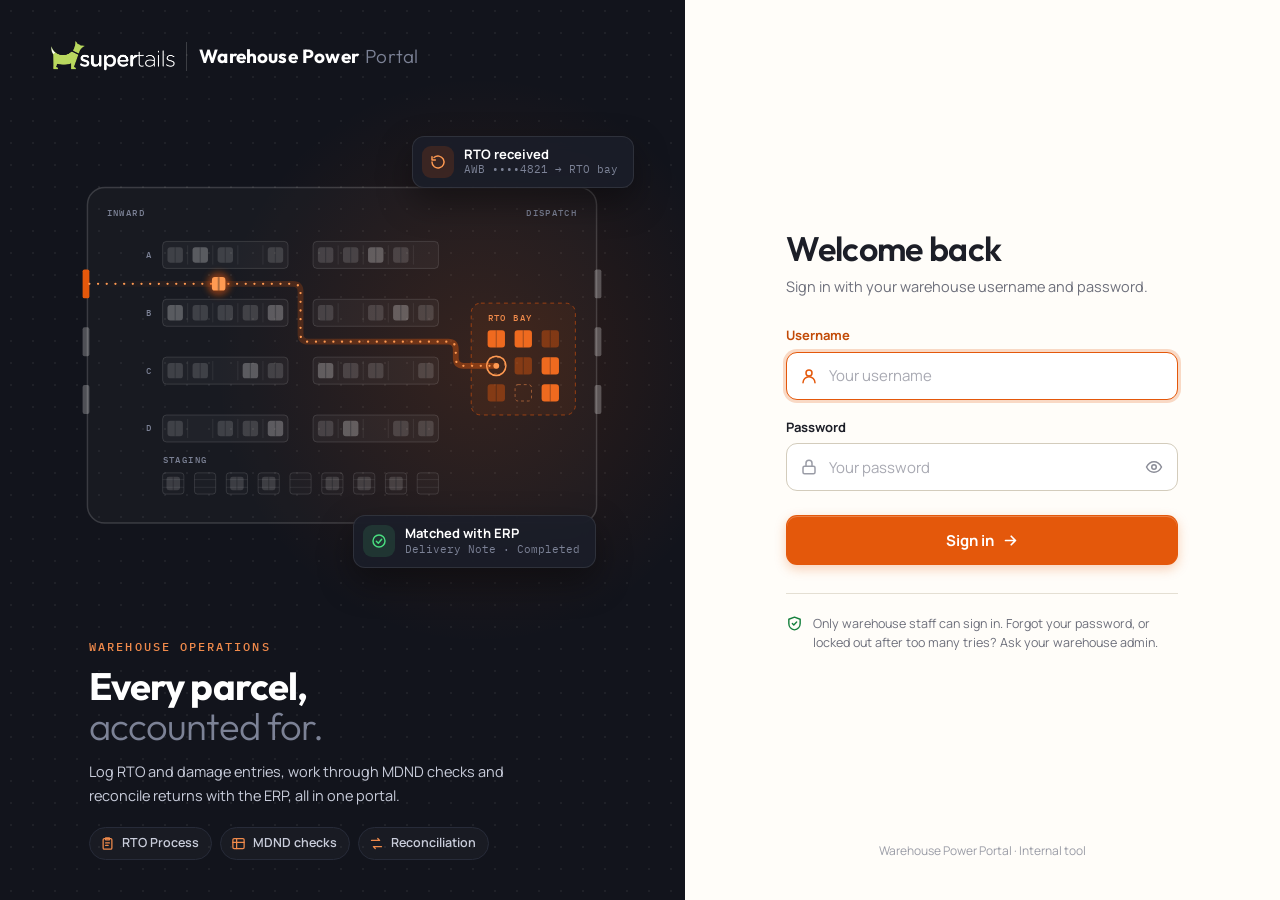
==== commit 952b948d: "Add sign-in, Users & access roles and the Breach Explorer section Carries the portal's newer work on" ====
--- a/static/login.html
+++ b/static/login.html
@@ -207,7 +207,8 @@
         <h1 class="login-title">Welcome back</h1>
         <p class="login-hint">Sign in with your warehouse username and password.</p>
 
-        <form id="login-form" class="login-form" novalidate>
+        <!-- method="post": submitted before login.js has loaded, the password goes in a body, never in the URL. -->
+        <form id="login-form" class="login-form" method="post" novalidate>
           <div id="login-error" class="form-error hidden" role="alert"></div>
 
           <div class="form-row">
--- a/static/css/style.css
+++ b/static/css/style.css
@@ -1563,3 +1563,117 @@
 @media (max-width: 480px) {
   .topbar .brand-name { display: none; } /* a phone's top bar fits the logo and the buttons, not the name too */
 }
+
+/* ---------- Access (static/js/session.js, users.py) ----------
+   Until /api/me answers, the sidebar and panels stay hidden, so nobody glimpses a tab that isn't theirs. */
+body:not([data-role]) .app-body { visibility: hidden; }
+.side-nav-item[hidden], .nav-group[hidden] { display: none; }
+body[data-role="viewer"] .edit-only { display: none !important; }
+.sr-only {
+  position: absolute;
+  width: 1px;
+  height: 1px;
+  overflow: hidden;
+  clip: rect(0 0 0 0);
+  white-space: nowrap;
+}
+
+.no-access { max-width: 420px; margin: 12vh auto 0; text-align: center; color: var(--muted); }
+.no-access svg { color: var(--primary); }
+.no-access h2 { margin: 14px 0 6px; color: var(--text); font-size: 24px; font-weight: 600; }
+.no-access p { margin: 0; line-height: 1.6; }
+
+/* ---------- Users & access (static/js/users.js) ---------- */
+.panel-lede { max-width: 780px; margin: -6px 0 18px; color: var(--muted); font-size: 13.5px; line-height: 1.6; }
+.panel-lede strong { color: var(--text); }
+#users-table { min-width: 760px; }
+#users-table td { vertical-align: middle; }
+.user-name strong { font-weight: 700; }
+.you-tag {
+  margin-left: 8px;
+  padding: 2px 8px;
+  border-radius: 999px;
+  background: var(--ink);
+  color: #fff;
+  font-size: 11px;
+  font-weight: 700;
+}
+.role-badge { display: inline-block; padding: 3px 10px; border-radius: 999px; font-size: 12px; font-weight: 700; }
+.role-badge.admin { background: var(--primary-soft); color: var(--primary-dark); }
+.role-badge.editor { background: #e3edfb; color: #1f5fae; }
+.role-badge.viewer { background: rgba(28, 30, 39, 0.08); color: var(--muted); }
+.role-badge.none { background: var(--warn-bg); color: var(--warn); }
+.tab-chips { min-width: 260px; }
+.tab-chip {
+  display: inline-block;
+  margin: 2px 6px 2px 0;
+  padding: 3px 9px;
+  border: 1px solid var(--border-strong);
+  border-radius: 7px;
+  background: #fff;
+  font-size: 12px;
+  font-weight: 600;
+}
+.tab-chip.all { border-color: #f3c7aa; background: var(--primary-soft); color: var(--primary-dark); }
+/* the sidebar section a user's tabs sit under (RTO, Breach Explorer), before its chips */
+.tab-chip-group {
+  display: inline-block;
+  margin: 2px 6px 2px 0;
+  font-family: var(--font-mono);
+  font-size: 10.5px;
+  font-weight: 600;
+  letter-spacing: 0.08em;
+  text-transform: uppercase;
+  color: var(--muted);
+}
+.tab-chip + .tab-chip-group { margin-left: 8px; }
+.row-actions { text-align: right; }
+
+#user-form input:disabled { background: #f3efe4; color: var(--muted); cursor: not-allowed; }
+fieldset.form-row { min-width: 0; margin: 0 0 16px; padding: 0; border: 0; }
+fieldset.form-row legend { margin-bottom: 6px; padding: 0; font-size: 12.5px; font-weight: 700; }
+.field-hint { margin: 0; color: var(--muted); font-size: 12px; line-height: 1.45; }
+.role-options { display: grid; grid-template-columns: repeat(3, 1fr); gap: 8px; }
+.tab-options { display: grid; grid-template-columns: repeat(auto-fill, minmax(150px, 1fr)); gap: 8px; }
+.tab-group-name {
+  grid-column: 1 / -1;
+  margin: 6px 0 -2px;
+  font-family: var(--font-mono);
+  font-size: 10.5px;
+  font-weight: 600;
+  letter-spacing: 0.1em;
+  text-transform: uppercase;
+  color: var(--muted);
+}
+.tab-group-name:first-child { margin-top: 0; }
+/* label.x: outranks .form-row:focus-within label, which would turn every option orange */
+.form-row label.role-option,
+.form-row label.tab-option {
+  display: flex;
+  gap: 9px;
+  padding: 10px 12px;
+  border: 1px solid var(--border-strong);
+  border-radius: var(--radius-sm);
+  background: #fff;
+  color: var(--text);
+  font-size: 13.5px;
+  cursor: pointer;
+  transition: border-color 0.15s, background 0.15s, box-shadow 0.15s;
+}
+.form-row label.role-option { align-items: flex-start; font-weight: 400; }
+.form-row label.tab-option { align-items: center; font-weight: 600; }
+.role-option input, .tab-option input { flex-shrink: 0; margin: 2px 0 0; accent-color: var(--primary); }
+.tab-option input { margin: 0; }
+.role-option strong { display: block; font-size: 13.5px; }
+.role-option small { display: block; color: var(--muted); font-size: 12px; line-height: 1.35; }
+.role-option:has(input:checked),
+.tab-option:has(input:checked) { border-color: var(--primary); background: var(--primary-soft); }
+.role-option:has(input:checked) { box-shadow: 0 0 0 3px var(--primary-ring); }
+.role-option:has(input:disabled:not(:checked)) { opacity: 0.55; cursor: not-allowed; }
+.tab-option:has(input:disabled) { cursor: default; }
+.btn-danger { margin-right: auto; border-color: #f2c2bd; background: transparent; color: var(--error); }
+.btn-danger:hover { background: var(--error-bg); }
+
+@media (max-width: 700px) {
+  .role-options { grid-template-columns: 1fr; }
+}
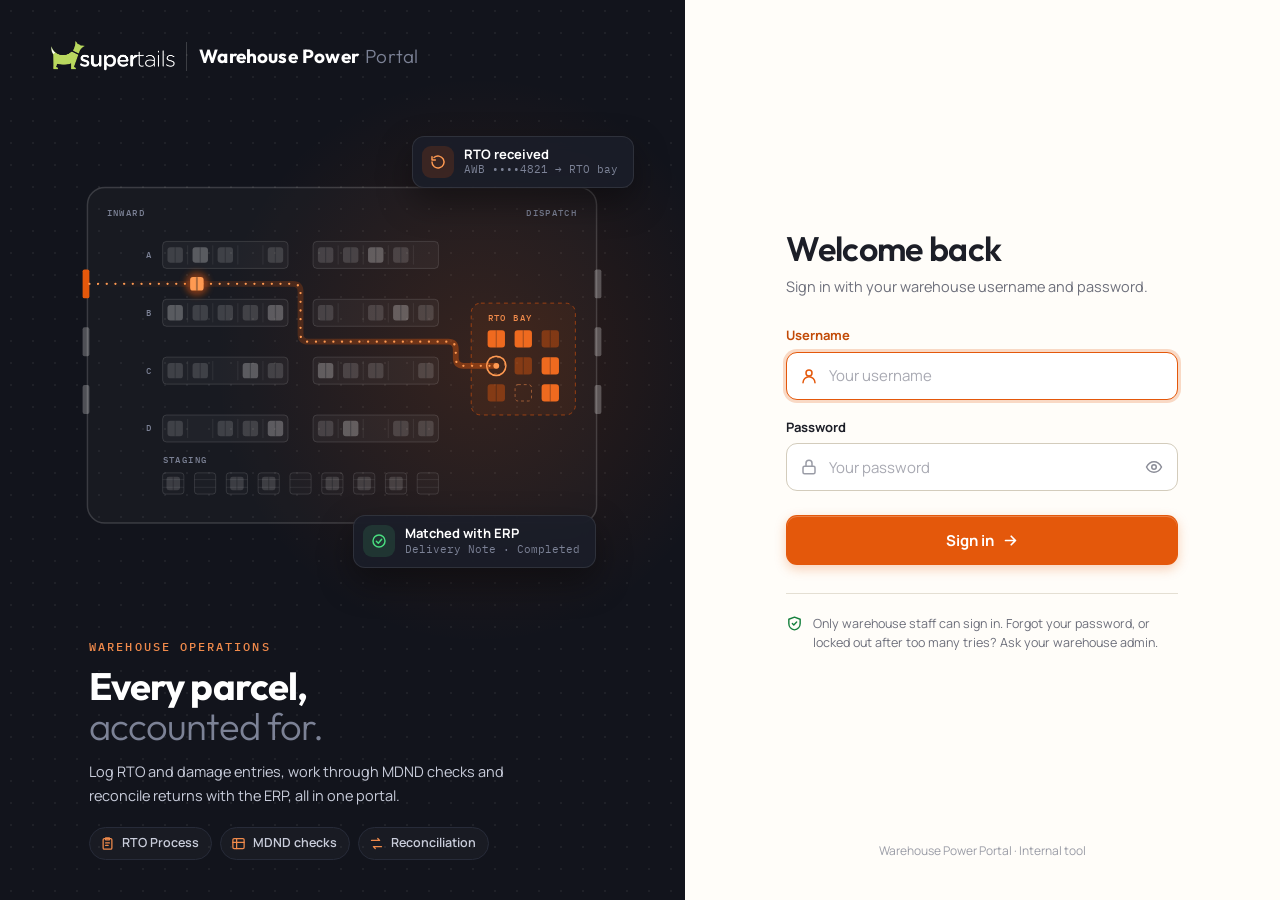
==== commit cfa53155: "Keep people signed in across deploys and while they use the portal People were being sent back to th" ====
--- a/static/login.html
+++ b/static/login.html
@@ -209,6 +209,7 @@
 
         <!-- method="post": submitted before login.js has loaded, the password goes in a body, never in the URL. -->
         <form id="login-form" class="login-form" method="post" novalidate>
+          <div id="login-notice" class="form-notice" role="status" hidden></div>
           <div id="login-error" class="form-error hidden" role="alert"></div>
 
           <div class="form-row">
--- a/static/css/style.css
+++ b/static/css/style.css
@@ -599,6 +599,19 @@
   margin-bottom: 16px;
 }
 .form-error.hidden { display: none; }
+
+/* The sign-in page's "You were signed out" (login.js) */
+.form-notice {
+  background: var(--warn-bg);
+  color: var(--warn);
+  border: 1px solid #f3d18f;
+  border-radius: var(--radius-sm);
+  padding: 10px 12px;
+  font-size: 13px;
+  font-weight: 500;
+  margin-bottom: 16px;
+}
+.form-notice[hidden] { display: none; }
 
 .modal-footer {
   display: flex;
